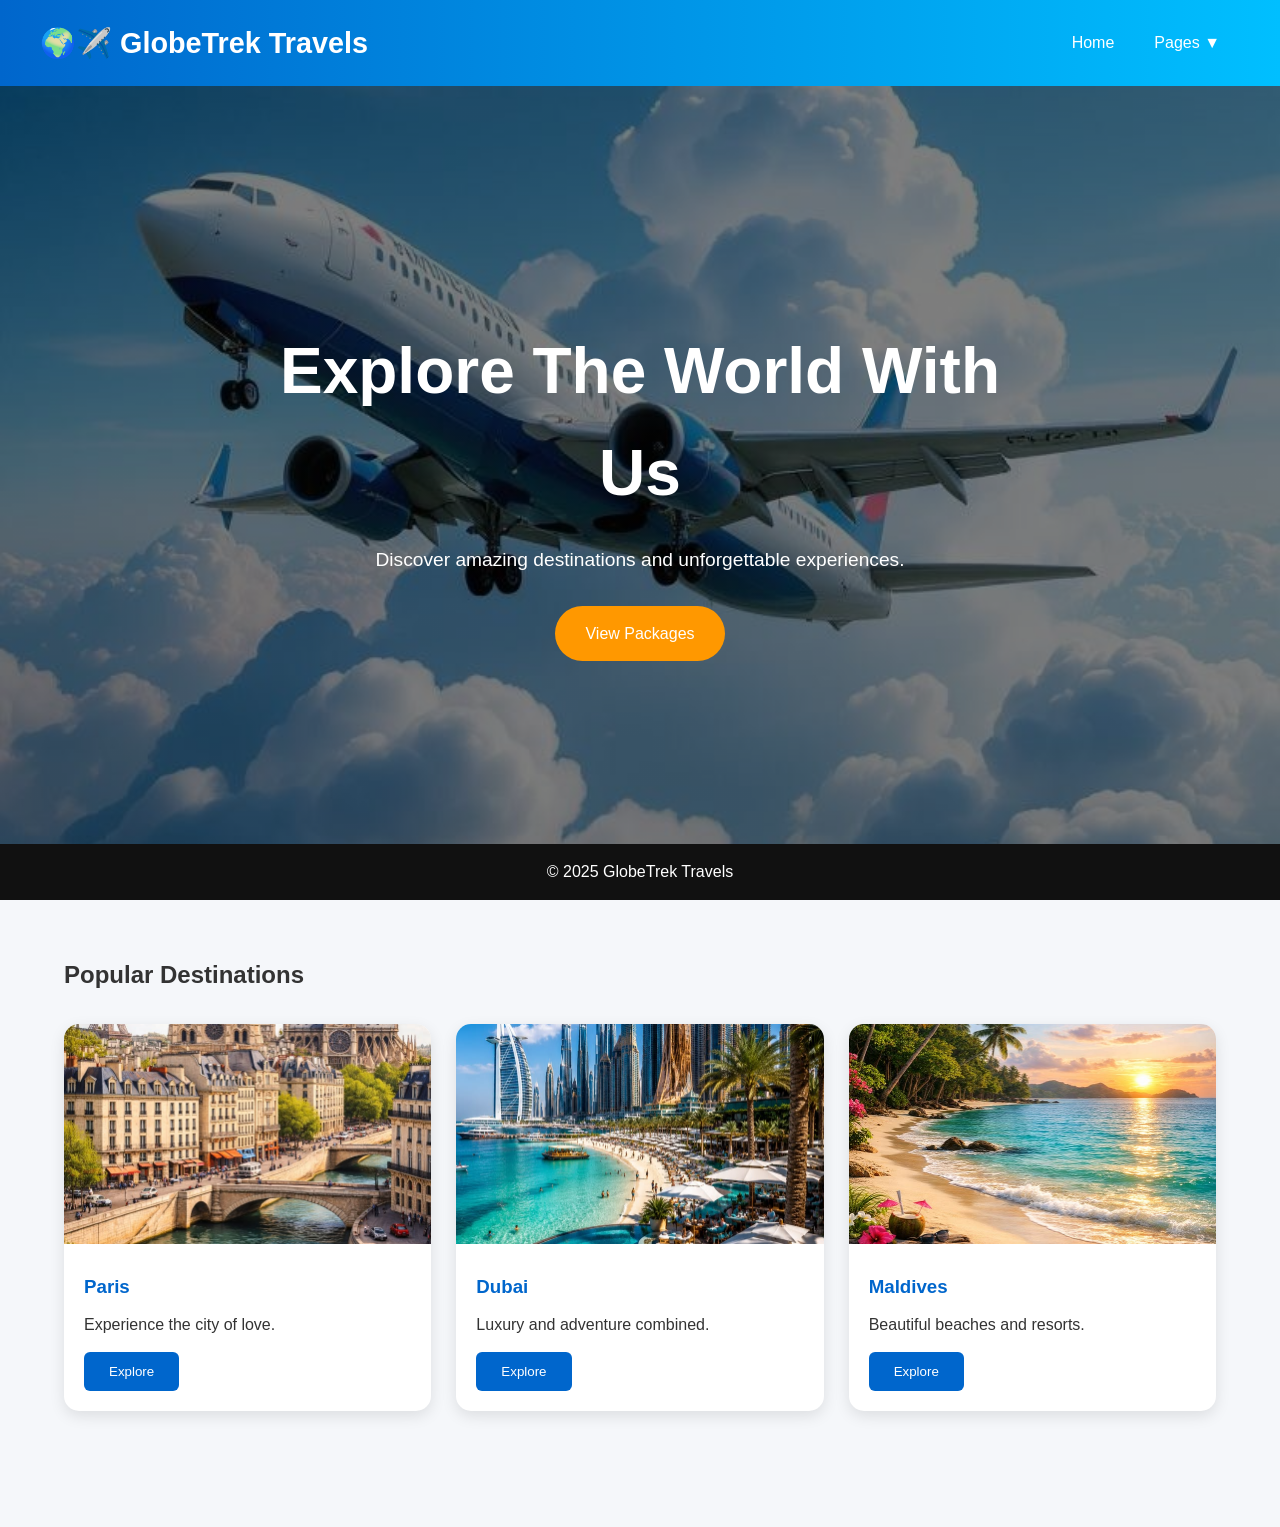
==== index.html @ 82e4103c "first commit" ====
<!DOCTYPE html>
<html lang="en">
<head>
<meta charset="UTF-8">
<meta name="viewport" content="width=device-width, initial-scale=1.0">

<title>GlobeTrek Travels</title>

<link rel="stylesheet" href="css/style.css">
</head>

<body>

<!-- Navigation -->

<header>

<nav>

<div class="logo">
🌍✈️ GlobeTrek Travels
</div>

<ul>

<li><a href="index.html">Home</a></li>

<li>
<a href="#">Pages ▼</a>

<ul class="dropdown">

<li><a href="about.html">About</a></li>

<li><a href="destinations.html">Destinations</a></li>

<li><a href="packages.html">Packages</a></li>

<li><a href="services.html">Services</a></li>

<li><a href="gallery.html">Gallery</a></li>

<li><a href="testimonials.html">Testimonials</a></li>

<li><a href="contact.html">Contact</a></li>

<li><a href="prompts.html">Prompts Used</a></li>

</ul>

</li>

</ul>

</nav>

</header>

<!-- Hero Section -->

<section class="hero">

<div class="hero-content">

<h1>Explore The World With Us</h1>

<p>
Discover amazing destinations and unforgettable experiences.
</p>

<a href="packages.html" class="btn">
View Packages
</a>

</div>

</section>

<!-- Featured Destinations -->

<section class="container">

<h2>Popular Destinations</h2>

<div class="cards">

<div class="card">

<img src="images/paris.jpg">

<div class="card-body">

<h3>Paris</h3>

<p>Experience the city of love.</p>

<button>Explore</button>

</div>

</div>

<div class="card">

<img src="images/dubai.jpg">

<div class="card-body">

<h3>Dubai</h3>

<p>Luxury and adventure combined.</p>

<button>Explore</button>

</div>

</div>

<div class="card">

<img src="images/beach.jpg">

<div class="card-body">

<h3>Maldives</h3>

<p>Beautiful beaches and resorts.</p>

<button>Explore</button>

</div>

</div>

</div>

</section>

<footer>

<p>© 2025 GlobeTrek Travels</p>

</footer>

</body>
</html>
---- css/style.css ----
/* ==========================================
   GLOBETREK TRAVELS
   Main Stylesheet
   Author: Student Project
========================================== */

/* RESET */

*{
    margin:0;
    padding:0;
    box-sizing:border-box;
}

html{
    scroll-behavior:smooth;
}

body{
    font-family: Arial, Helvetica, sans-serif;
    background:#f5f7fa;
    color:#333;
    line-height:1.6;
}

/* ==========================
   STICKY NAVIGATION
========================== */

header{
    position:sticky;
    top:0;
    z-index:1000;
}

nav{
    background:linear-gradient(
        90deg,
        #0066cc,
        #00bfff
    );

    display:flex;
    justify-content:space-between;
    align-items:center;
    padding:15px 40px;
}

.logo{
    color:white;
    font-size:1.8rem;
    font-weight:bold;
}

nav ul{
    list-style:none;
    display:flex;
}

nav ul li{
    position:relative;
}

nav ul li a{
    color:white;
    text-decoration:none;
    padding:15px 20px;
    display:block;
    transition:0.3s;
}

nav ul li a:hover{
    background:rgba(255,255,255,.2);
    border-radius:5px;
}

/* ==========================
   DROPDOWN MENU
========================== */

.dropdown{
    display:none;
    position:absolute;
    background:#004080;
    min-width:220px;
    top:100%;
    left:0;
    border-radius:0 0 10px 10px;
}

.dropdown li{
    width:100%;
}

nav ul li:hover .dropdown{
    display:block;
}

/* ==========================
   HERO SECTION
========================== */

.hero{
    min-height:90vh;

    background:
    linear-gradient(
        rgba(0,0,0,.5),
        rgba(0,0,0,.5)
    ),
    url("../images/Aeroplane.jpg");

    background-size:cover;
    background-position:center;

    display:flex;
    justify-content:center;
    align-items:center;

    text-align:center;
}

.hero-content{
    color:white;
    max-width:800px;
    padding:20px;
}

.hero-content h1{
    font-size:4rem;
    margin-bottom:20px;
}

.hero-content p{
    font-size:1.2rem;
    margin-bottom:30px;
}

.btn{
    display:inline-block;
    background:#ff9800;
    color:white;
    text-decoration:none;
    padding:15px 30px;
    border-radius:50px;
    transition:.3s;
}

.btn:hover{
    background:#ff7700;
    transform:translateY(-3px);
}

/* ==========================
   CONTAINER
========================== */

.container{
    width:90%;
    max-width:1200px;
    margin:auto;
    padding:60px 0;
}

.container h1{
    text-align:center;
    margin-bottom:30px;
    color:#0066cc;
}

.container h2{
    margin-bottom:15px;
}

.container p{
    margin-bottom:15px;
}

/* ==========================
   CARDS
========================== */

.cards{
    display:grid;

    grid-template-columns:
    repeat(
        auto-fit,
        minmax(280px,1fr)
    );

    gap:25px;
    margin-top:30px;
}

.card{
    background:white;
    border-radius:15px;
    overflow:hidden;

    box-shadow:
    0 5px 15px
    rgba(0,0,0,.1);

    transition:.4s;
}

.card:hover{
    transform:translateY(-10px);

    box-shadow:
    0 10px 25px
    rgba(0,0,0,.2);
}

.card img{
    width:100%;
    height:220px;
    object-fit:cover;
}

.card-body{
    padding:20px;
}

.card-body h3{
    color:#0066cc;
    margin-bottom:10px;
}

.card-body p{
    margin-bottom:15px;
}

/* ==========================
   BUTTONS
========================== */

button{
    background:#0066cc;
    color:white;

    border:none;

    padding:12px 25px;

    border-radius:6px;

    cursor:pointer;

    transition:.3s;
}

button:hover{
    background:#004080;
}

/* ==========================
   CONTACT FORM
========================== */

form{
    max-width:700px;
    margin:auto;

    display:flex;
    flex-direction:column;
    gap:15px;
}

input,
textarea{
    padding:15px;
    border:1px solid #ccc;
    border-radius:8px;
    font-size:1rem;
}

input:focus,
textarea:focus{
    outline:none;
    border-color:#0066cc;
}

/* ==========================
   GALLERY
========================== */

.gallery{
    display:grid;

    grid-template-columns:
    repeat(auto-fit,minmax(250px,1fr));

    gap:20px;
}

.gallery img{
    width:100%;
    height:250px;
    object-fit:cover;
    border-radius:10px;

    transition:.4s;
}

.gallery img:hover{
    transform:scale(1.05);
}

/* ==========================
   TESTIMONIALS
========================== */

.testimonial{
    text-align:center;
    padding:30px;
}

.testimonial p{
    font-style:italic;
    font-size:1.1rem;
}

.testimonial h4{
    margin-top:15px;
    color:#0066cc;
}

/* ==========================
   ABOUT PAGE
========================== */

.about-section{
    background:white;
    padding:40px;
    border-radius:15px;

    box-shadow:
    0 5px 15px
    rgba(0,0,0,.1);
}

/* ==========================
   SERVICES
========================== */

.service-icon{
    font-size:3rem;
    margin-bottom:15px;
}

/* ==========================
   PACKAGE PRICE
========================== */

.price{
    font-size:2rem;
    color:#ff9800;
    font-weight:bold;
    margin:15px 0;
}

/* ==========================
   FOOTER
========================== */

footer{
    position:sticky;
    bottom:0;

    background:#111;

    color:white;

    text-align:center;

    padding:15px;
}

/* ==========================
   RESPONSIVE DESIGN
========================== */

@media(max-width:768px){

    nav{
        flex-direction:column;
        gap:15px;
    }

    nav ul{
        flex-direction:column;
        width:100%;
    }

    .dropdown{
        position:static;
        width:100%;
    }

    .hero-content h1{
        font-size:2.5rem;
    }

    .hero-content p{
        font-size:1rem;
    }
}
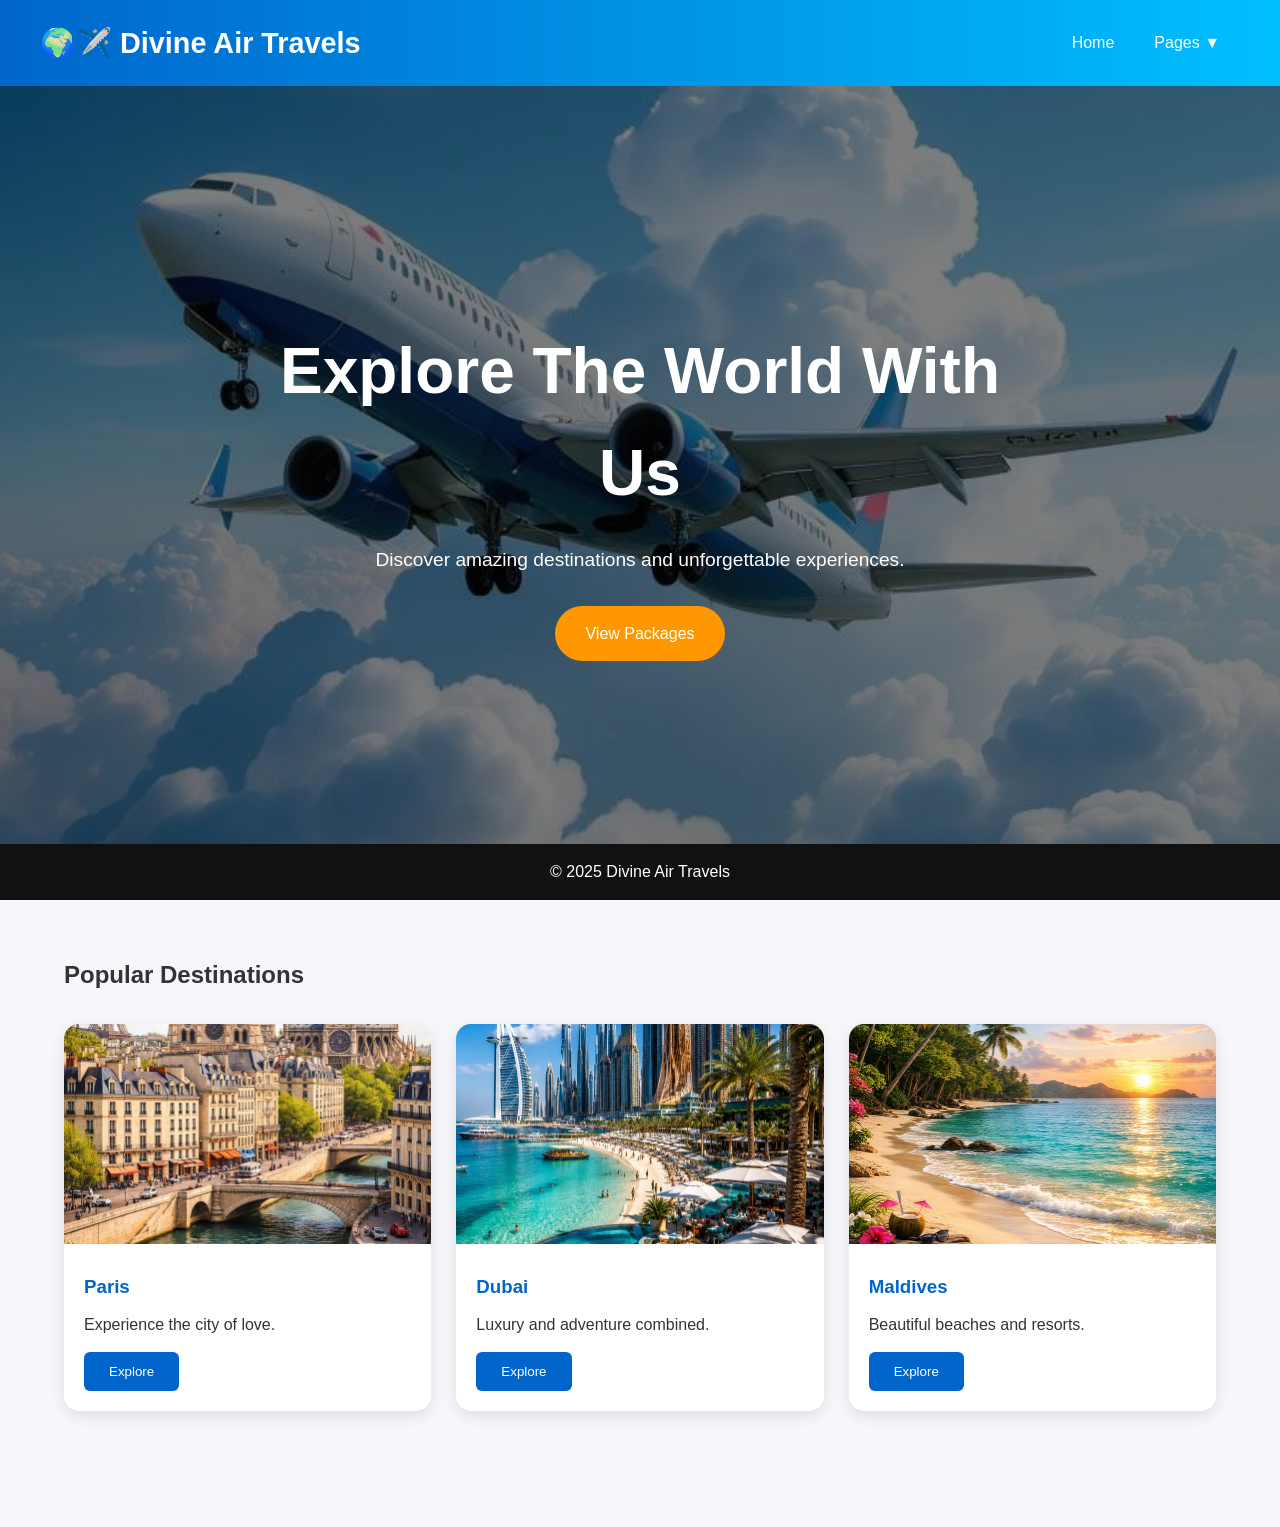
==== commit 7e01b0a8: "Made some changes" ====
--- a/index.html
+++ b/index.html
@@ -4,7 +4,7 @@
 <meta charset="UTF-8">
 <meta name="viewport" content="width=device-width, initial-scale=1.0">
 
-<title>GlobeTrek Travels</title>
+<title>Divine Air Travels</title>
 
 <link rel="stylesheet" href="css/style.css">
 </head>
@@ -18,7 +18,7 @@
 <nav>
 
 <div class="logo">
-🌍✈️ GlobeTrek Travels
+🌍✈️ Divine Air Travels
 </div>
 
 <ul>
@@ -138,7 +138,7 @@
 
 <footer>
 
-<p>© 2025 GlobeTrek Travels</p>
+<p>© 2025 Divine Air Travels</p>
 
 </footer>
 
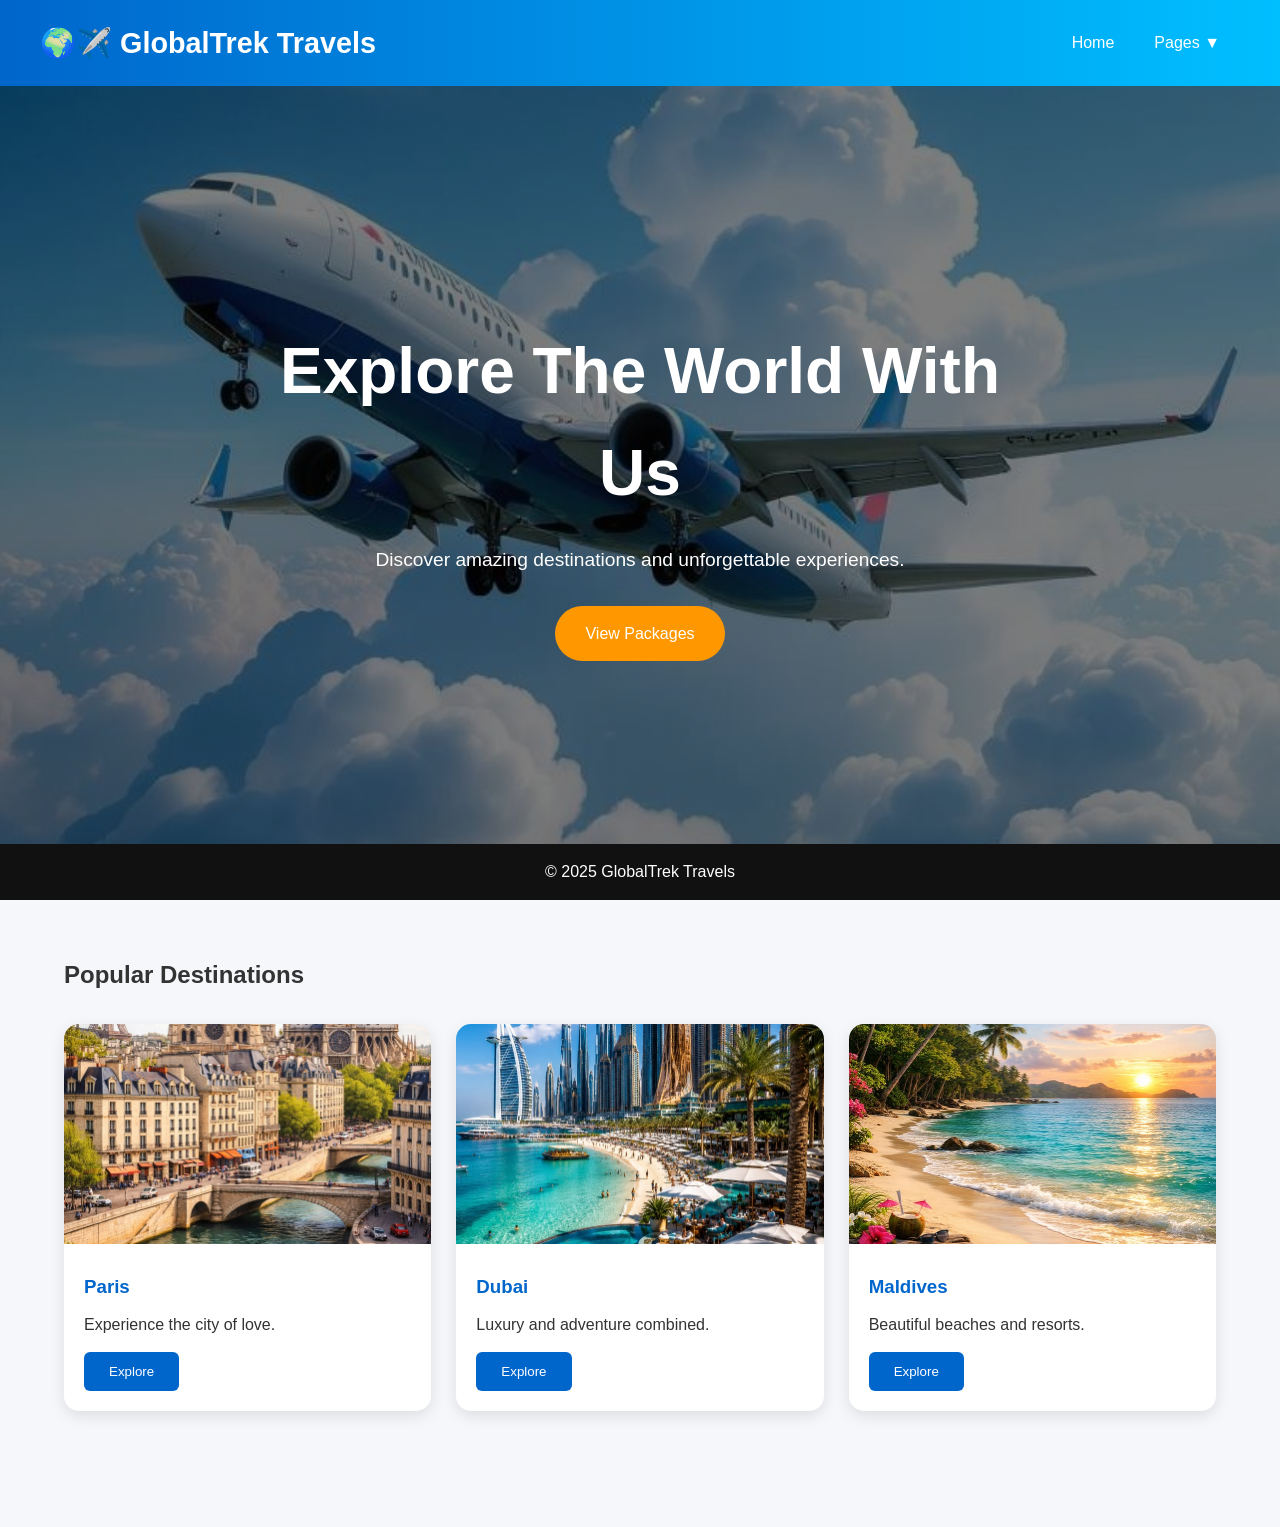
==== commit 98fa22ce: "Reverted back" ====
--- a/index.html
+++ b/index.html
@@ -4,7 +4,7 @@
 <meta charset="UTF-8">
 <meta name="viewport" content="width=device-width, initial-scale=1.0">
 
-<title>Divine Air Travels</title>
+<title>GlobalTrek Travels</title>
 
 <link rel="stylesheet" href="css/style.css">
 </head>
@@ -18,7 +18,7 @@
 <nav>
 
 <div class="logo">
-🌍✈️ Divine Air Travels
+🌍✈️ GlobalTrek Travels
 </div>
 
 <ul>
@@ -138,7 +138,7 @@
 
 <footer>
 
-<p>© 2025 Divine Air Travels</p>
+<p>© 2025 GlobalTrek Travels</p>
 
 </footer>
 
